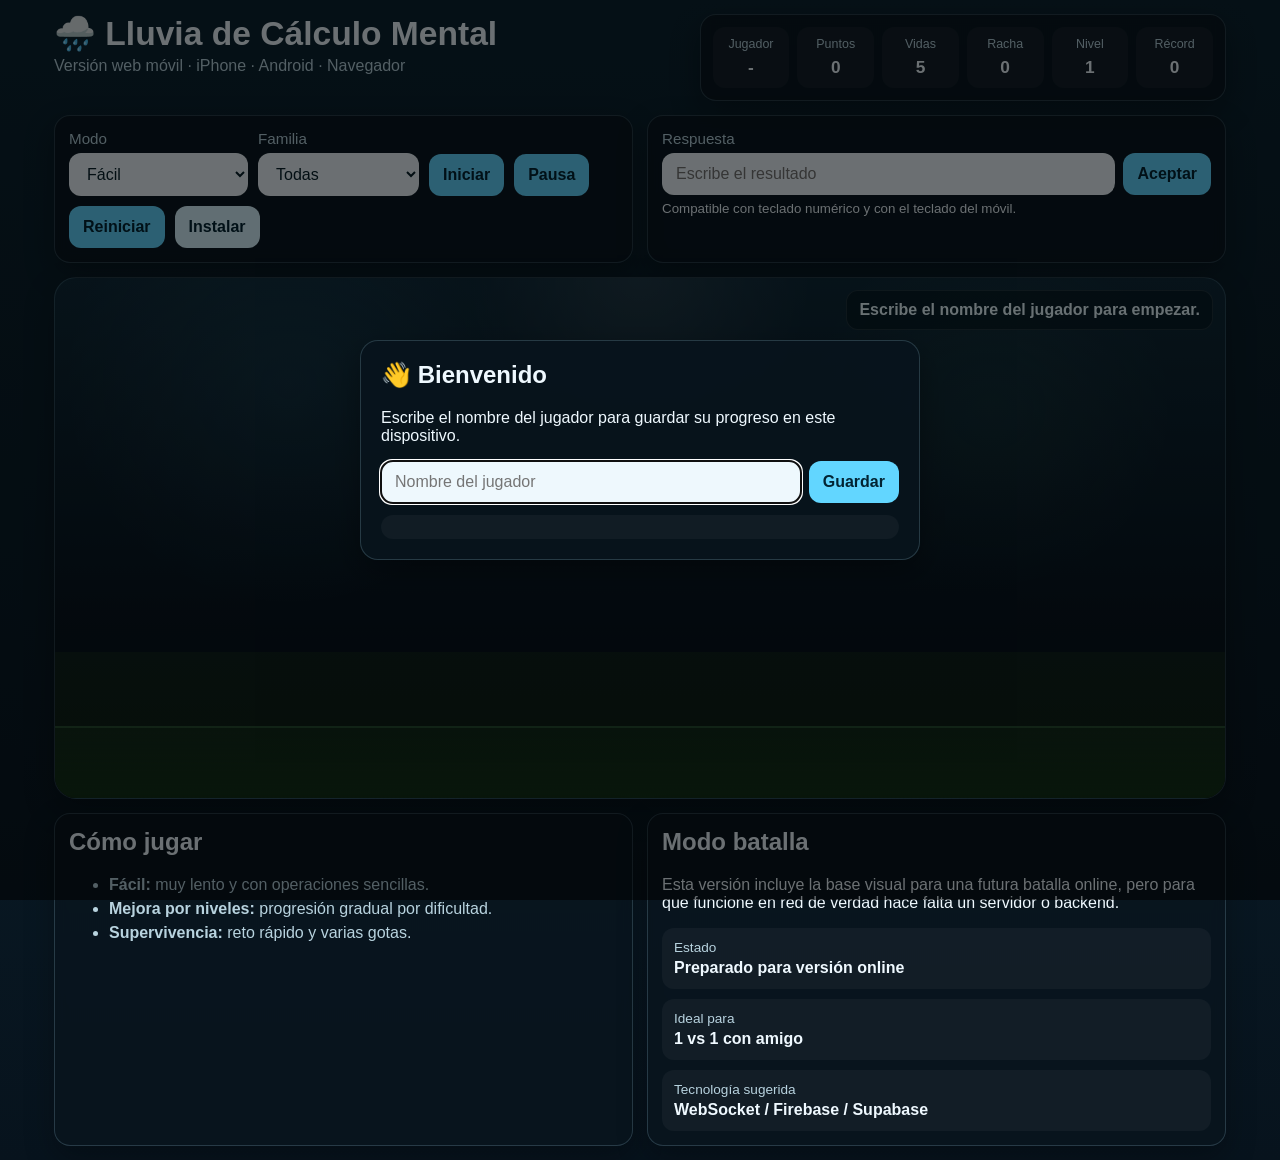
==== index.html @ e87df9bf "Add files via upload" ====
<!DOCTYPE html>
<html lang="es">
<head>
  <meta charset="UTF-8" />
  <meta name="viewport" content="width=device-width, initial-scale=1.0, viewport-fit=cover" />
  <meta name="theme-color" content="#0c2431" />
  <title>Lluvia de Cálculo Mental Web</title>
  <link rel="manifest" href="manifest.webmanifest" />
  <link rel="icon" href="icons/icon-192.png" />
  <link rel="apple-touch-icon" href="icons/icon-192.png" />
  <link rel="stylesheet" href="style.css" />
</head>
<body>
  <div id="app">
    <header class="topbar">
      <div class="brand">
        <h1>🌧️ Lluvia de Cálculo Mental</h1>
        <p>Versión web móvil · iPhone · Android · Navegador</p>
      </div>
      <div class="panel status">
        <div><span>Jugador</span><strong id="playerNameView">-</strong></div>
        <div><span>Puntos</span><strong id="score">0</strong></div>
        <div><span>Vidas</span><strong id="lives">5</strong></div>
        <div><span>Racha</span><strong id="streak">0</strong></div>
        <div><span>Nivel</span><strong id="level">1</strong></div>
        <div><span>Récord</span><strong id="bestScore">0</strong></div>
      </div>
    </header>

    <section class="hud">
      <div class="panel controls">
        <label>
          Modo
          <select id="modeSelect">
            <option value="facil">Fácil</option>
            <option value="entrenamiento">Entrenamiento</option>
            <option value="niveles">Mejora por niveles</option>
            <option value="supervivencia">Supervivencia</option>
          </select>
        </label>

        <label>
          Familia
          <select id="familySelect">
            <option value="todas">Todas</option>
            <option value="multiplicaciones">Multiplicaciones</option>
            <option value="sumas">Sumas</option>
            <option value="restas">Restas</option>
            <option value="mixtas">Mixtas</option>
          </select>
        </label>

        <button id="startBtn">Iniciar</button>
        <button id="pauseBtn">Pausa</button>
        <button id="resetBtn">Reiniciar</button>
        <button id="installBtn" class="secondary">Instalar</button>
      </div>

      <div class="panel inputPanel">
        <label for="answerInput">Respuesta</label>
        <div class="answerRow">
          <input id="answerInput" type="text" inputmode="numeric" pattern="[0-9]*" enterkeyhint="done" placeholder="Escribe el resultado" autocomplete="off" />
          <button id="sendBtn">Aceptar</button>
        </div>
        <small>Compatible con teclado numérico y con el teclado del móvil.</small>
      </div>
    </section>

    <main id="gameArea">
      <div id="forestGlow"></div>
      <div id="ground"></div>
      <div id="message"></div>
    </main>

    <section class="bottomGrid">
      <section class="panel help">
        <h2>Cómo jugar</h2>
        <ul>
          <li><strong>Fácil:</strong> muy lento y con operaciones sencillas.</li>
          <li><strong>Mejora por niveles:</strong> progresión gradual por dificultad.</li>
          <li><strong>Supervivencia:</strong> reto rápido y varias gotas.</li>
        </ul>
      </section>

      <section class="panel battlePanel">
        <h2>Modo batalla</h2>
        <p>
          Esta versión incluye la base visual para una futura batalla online, pero
          para que funcione en red de verdad hace falta un servidor o backend.
        </p>
        <div class="battleGrid">
          <div>
            <span>Estado</span>
            <strong>Preparado para versión online</strong>
          </div>
          <div>
            <span>Ideal para</span>
            <strong>1 vs 1 con amigo</strong>
          </div>
          <div>
            <span>Tecnología sugerida</span>
            <strong>WebSocket / Firebase / Supabase</strong>
          </div>
        </div>
      </section>
    </section>
  </div>

  <div id="playerModal" class="modal visible">
    <div class="modalCard">
      <h2>👋 Bienvenido</h2>
      <p>Escribe el nombre del jugador para guardar su progreso en este dispositivo.</p>
      <div class="answerRow">
        <input id="playerNameInput" type="text" maxlength="24" placeholder="Nombre del jugador" autocomplete="off" />
        <button id="savePlayerBtn">Guardar</button>
      </div>
      <div id="playerHistory" class="playerHistory"></div>
    </div>
  </div>

  <script src="game.js"></script>
</body>
</html>
---- style.css ----
*{box-sizing:border-box} 
:root{
  --bg1:#07131d;--bg2:#0c2431;--panel:rgba(10,21,30,.78);--line:rgba(175,230,255,.18);
  --text:#eff9ff;--muted:#b8d3df;--accent:#62d6ff;--accent2:#8be4ff;--ok:#78f0b4;--shadow:0 12px 30px rgba(0,0,0,.28)
}
html,body{margin:0;padding:0;background:linear-gradient(180deg,var(--bg2),var(--bg1));color:var(--text);font-family:Arial,Helvetica,sans-serif}
body{min-height:100vh}
#app{max-width:1200px;margin:0 auto;padding:14px}
.topbar{display:grid;grid-template-columns:1.2fr 1fr;gap:14px}
.brand h1{margin:0 0 4px;font-size:clamp(1.5rem,3vw,2.1rem)}
.brand p{margin:0;color:var(--muted)}
.panel{background:var(--panel);border:1px solid var(--line);border-radius:16px;box-shadow:var(--shadow);backdrop-filter:blur(6px)}
.status{display:grid;grid-template-columns:repeat(6,1fr);gap:8px;padding:12px}
.status div{background:rgba(255,255,255,.04);border-radius:12px;padding:10px;text-align:center}
.status span{display:block;font-size:.78rem;color:var(--muted);margin-bottom:6px}
.status strong{font-size:1.08rem}
.hud,.bottomGrid{margin-top:14px;display:grid;grid-template-columns:1fr 1fr;gap:14px}
.controls,.inputPanel,.help,.battlePanel{padding:14px}
.controls{display:flex;gap:10px;flex-wrap:wrap;align-items:end}
.controls label,.inputPanel label{display:flex;flex-direction:column;gap:6px;color:var(--muted);font-size:.95rem}
select,input,button{border:none;border-radius:12px;padding:12px 14px;font-size:1rem}
select,input{background:#eef8fd;color:#06202b;min-width:150px}
button{background:var(--accent);color:#022433;font-weight:700;cursor:pointer}
button.secondary{background:#d8f5ff}
.answerRow{display:flex;gap:8px;margin:6px 0 4px}
.answerRow input{flex:1}
#gameArea{position:relative;margin-top:14px;height:58vh;min-height:420px;overflow:hidden;border-radius:22px;border:1px solid var(--line);
background:radial-gradient(circle at 20% 20%, rgba(98,214,255,.08), transparent 22%),radial-gradient(circle at 80% 25%, rgba(120,240,180,.06), transparent 18%),linear-gradient(180deg,#0f2a39 0%,#07131d 70%);box-shadow:var(--shadow)}
#forestGlow{position:absolute;inset:0;background:radial-gradient(circle at 50% 0%, rgba(255,255,255,.08), transparent 22%),linear-gradient(180deg, transparent 0%, transparent 72%, rgba(24,51,28,.45) 72%, rgba(16,35,18,.82) 100%);pointer-events:none}
#ground{position:absolute;left:0;right:0;bottom:0;height:72px;background:linear-gradient(180deg, rgba(25,68,35,.3), rgba(18,49,25,.95));border-top:2px solid rgba(164,255,195,.15)}
.drop{position:absolute;min-width:88px;padding:12px 14px;text-align:center;border-radius:18px 18px 24px 24px;background:linear-gradient(180deg, rgba(117,225,255,.96), rgba(74,175,223,.9));color:#01293c;font-weight:800;box-shadow:0 10px 22px rgba(56,180,230,.24);border:1px solid rgba(255,255,255,.35);user-select:none}
.drop.hit{background:linear-gradient(180deg, rgba(120,240,180,.95), rgba(72,185,128,.95))}
.drop.miss{background:linear-gradient(180deg, rgba(255,137,151,.95), rgba(210,85,98,.95))}
#message{position:absolute;top:12px;right:12px;max-width:420px;padding:10px 12px;border-radius:12px;background:rgba(2,20,29,.55);color:#e8faff;border:1px solid rgba(255,255,255,.1);font-weight:700}
.help h2,.battlePanel h2{margin-top:0}
.help li{margin:6px 0;color:var(--muted)}
.battleGrid{display:grid;grid-template-columns:1fr;gap:10px;margin-top:12px}
.battleGrid div{padding:12px;border-radius:12px;background:rgba(255,255,255,.04)}
.battleGrid span{display:block;color:var(--muted);font-size:.85rem;margin-bottom:4px}
.modal{position:fixed;inset:0;background:rgba(0,0,0,.55);display:none;align-items:center;justify-content:center;padding:16px}
.modal.visible{display:flex}
.modalCard{width:min(560px,100%);background:rgba(8,20,28,.97);border:1px solid var(--line);border-radius:18px;padding:20px;box-shadow:var(--shadow)}
.modalCard h2{margin-top:0}
.playerHistory{margin-top:12px;padding:12px;border-radius:12px;background:rgba(255,255,255,.04);color:var(--muted);line-height:1.5}
.playerHistory strong{color:var(--text)}
@media (max-width:900px){
  .topbar,.hud,.bottomGrid{grid-template-columns:1fr}
  .status{grid-template-columns:repeat(3,1fr)}
  #gameArea{height:52vh;min-height:360px}
  .controls{align-items:stretch}
  select,input,button{width:100%}
  .controls label{flex:1 1 100%}
}
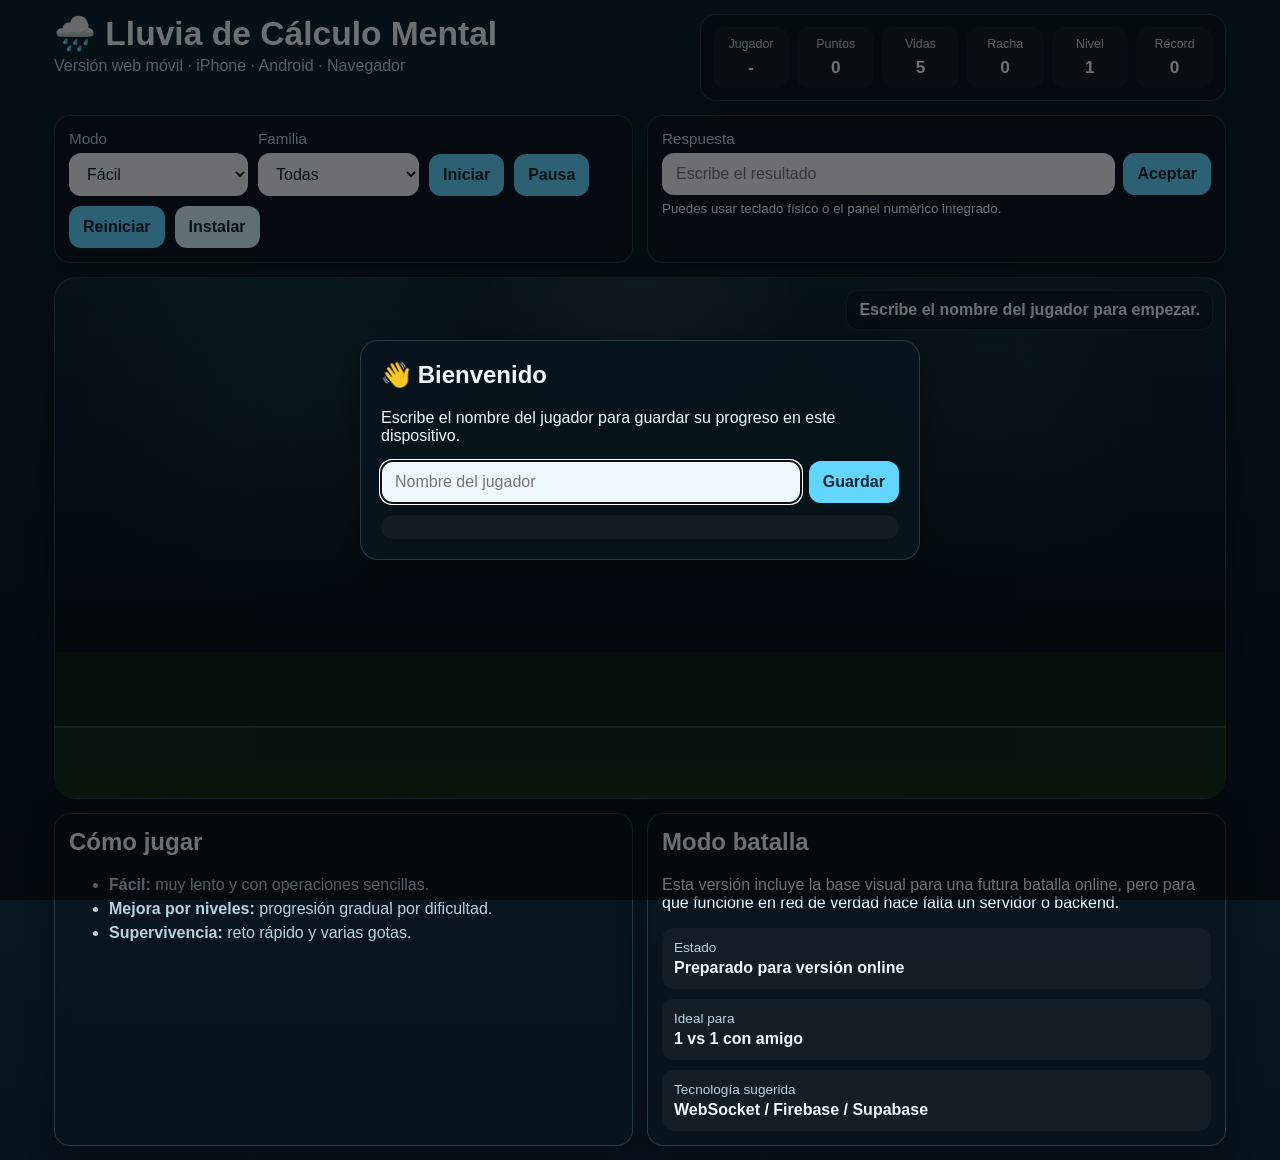
==== commit d6c68b45: "Add files via upload" ====
--- a/index.html
+++ b/index.html
@@ -62,7 +62,7 @@
           <input id="answerInput" type="text" inputmode="numeric" pattern="[0-9]*" enterkeyhint="done" placeholder="Escribe el resultado" autocomplete="off" />
           <button id="sendBtn">Aceptar</button>
         </div>
-        <small>Compatible con teclado numérico y con el teclado del móvil.</small>
+        <small>Puedes usar teclado físico o el panel numérico integrado.</small>
       </div>
     </section>
 
--- a/style.css
+++ b/style.css
@@ -51,3 +51,45 @@
   select,input,button{width:100%}
   .controls label{flex:1 1 100%}
 }
+
+
+.keypadPanel h2{
+  margin:0 0 12px;
+}
+.keypad{
+  display:grid;
+  grid-template-columns:repeat(3, minmax(72px, 1fr));
+  gap:10px;
+}
+.key{
+  min-height:64px;
+  font-size:1.35rem;
+  font-weight:800;
+  border-radius:16px;
+  background:linear-gradient(180deg, #eef8fd, #d7f0fb);
+  color:#06202b;
+  box-shadow:0 6px 14px rgba(0,0,0,.18);
+  touch-action:manipulation;
+  -webkit-tap-highlight-color: transparent;
+}
+.key:active{
+  transform:scale(0.98);
+}
+.key-secondary{
+  background:linear-gradient(180deg, #ffe7ea, #ffd5db);
+  color:#5c1320;
+}
+.key-ok{
+  background:linear-gradient(180deg, #a9f2cf, #7fe5ba);
+  color:#083824;
+}
+@media (max-width:900px){
+  .keypad{
+    grid-template-columns:repeat(3, 1fr);
+    gap:12px;
+  }
+  .key{
+    min-height:72px;
+    font-size:1.5rem;
+  }
+}
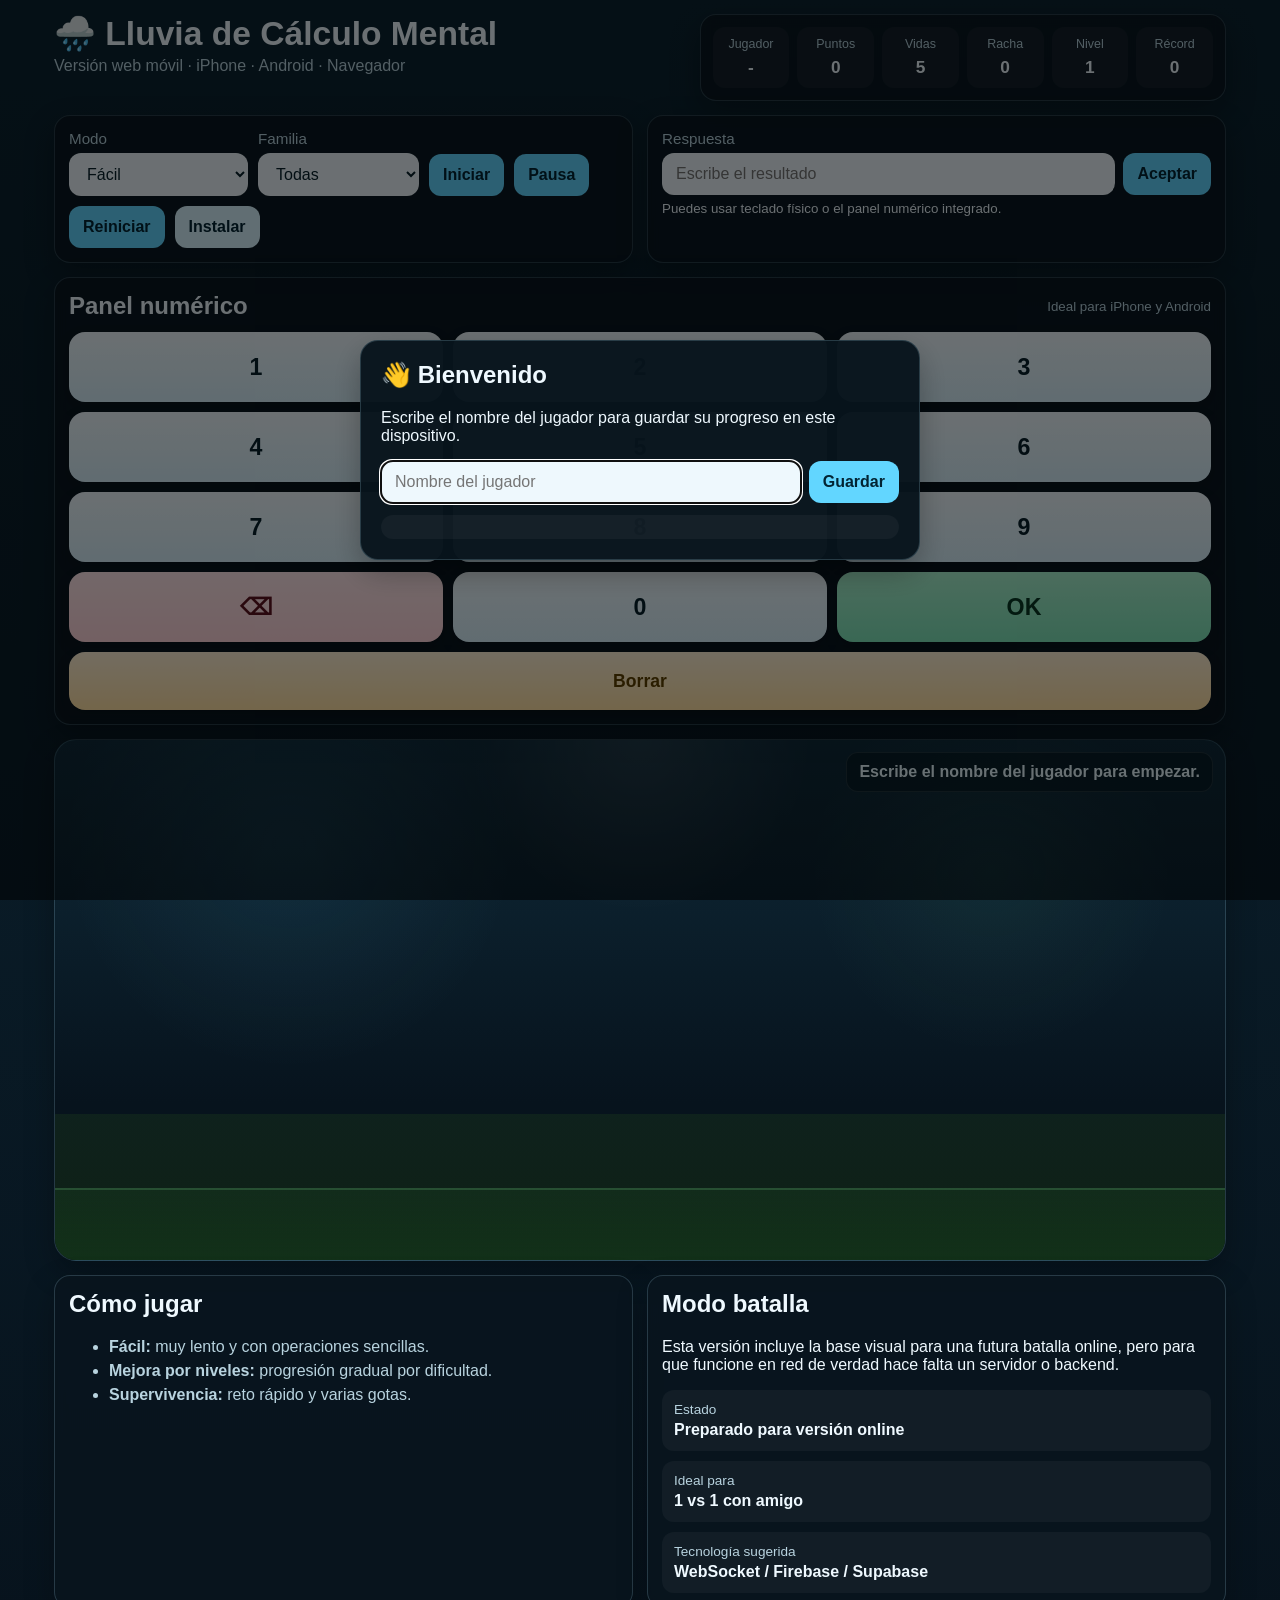
==== commit 1cb89d5a: "Add files via upload" ====
--- a/index.html
+++ b/index.html
@@ -66,6 +66,30 @@
       </div>
     </section>
 
+
+    <section class="panel keypadPanel">
+      <div class="keypadHeader">
+        <h2>Panel numérico</h2>
+        <small>Ideal para iPhone y Android</small>
+      </div>
+      <div id="keypad" class="keypad">
+        <button type="button" class="key" data-key="1">1</button>
+        <button type="button" class="key" data-key="2">2</button>
+        <button type="button" class="key" data-key="3">3</button>
+        <button type="button" class="key" data-key="4">4</button>
+        <button type="button" class="key" data-key="5">5</button>
+        <button type="button" class="key" data-key="6">6</button>
+        <button type="button" class="key" data-key="7">7</button>
+        <button type="button" class="key" data-key="8">8</button>
+        <button type="button" class="key" data-key="9">9</button>
+        <button type="button" class="key key-secondary" data-action="backspace">⌫</button>
+        <button type="button" class="key" data-key="0">0</button>
+        <button type="button" class="key key-ok" data-action="submit">OK</button>
+        <button type="button" class="key key-clear" data-action="clear">Borrar</button>
+      </div>
+    </section>
+
+
     <main id="gameArea">
       <div id="forestGlow"></div>
       <div id="ground"></div>
--- a/style.css
+++ b/style.css
@@ -53,17 +53,32 @@
 }
 
 
-.keypadPanel h2{
-  margin:0 0 12px;
+
+.keypadPanel{
+  margin-top:14px;
+  padding:14px;
+}
+.keypadHeader{
+  display:flex;
+  align-items:center;
+  justify-content:space-between;
+  gap:12px;
+  margin-bottom:12px;
+}
+.keypadHeader h2{
+  margin:0;
+}
+.keypadHeader small{
+  color:var(--muted);
 }
 .keypad{
   display:grid;
-  grid-template-columns:repeat(3, minmax(72px, 1fr));
+  grid-template-columns:repeat(3, minmax(90px, 1fr));
   gap:10px;
 }
 .key{
-  min-height:64px;
-  font-size:1.35rem;
+  min-height:70px;
+  font-size:1.45rem;
   font-weight:800;
   border-radius:16px;
   background:linear-gradient(180deg, #eef8fd, #d7f0fb);
@@ -83,13 +98,20 @@
   background:linear-gradient(180deg, #a9f2cf, #7fe5ba);
   color:#083824;
 }
+.key-clear{
+  grid-column:1 / -1;
+  min-height:58px;
+  font-size:1.1rem;
+  background:linear-gradient(180deg, #fff2d7, #ffe1a4);
+  color:#5d4100;
+}
 @media (max-width:900px){
   .keypad{
     grid-template-columns:repeat(3, 1fr);
     gap:12px;
   }
   .key{
-    min-height:72px;
-    font-size:1.5rem;
+    min-height:76px;
+    font-size:1.55rem;
   }
 }
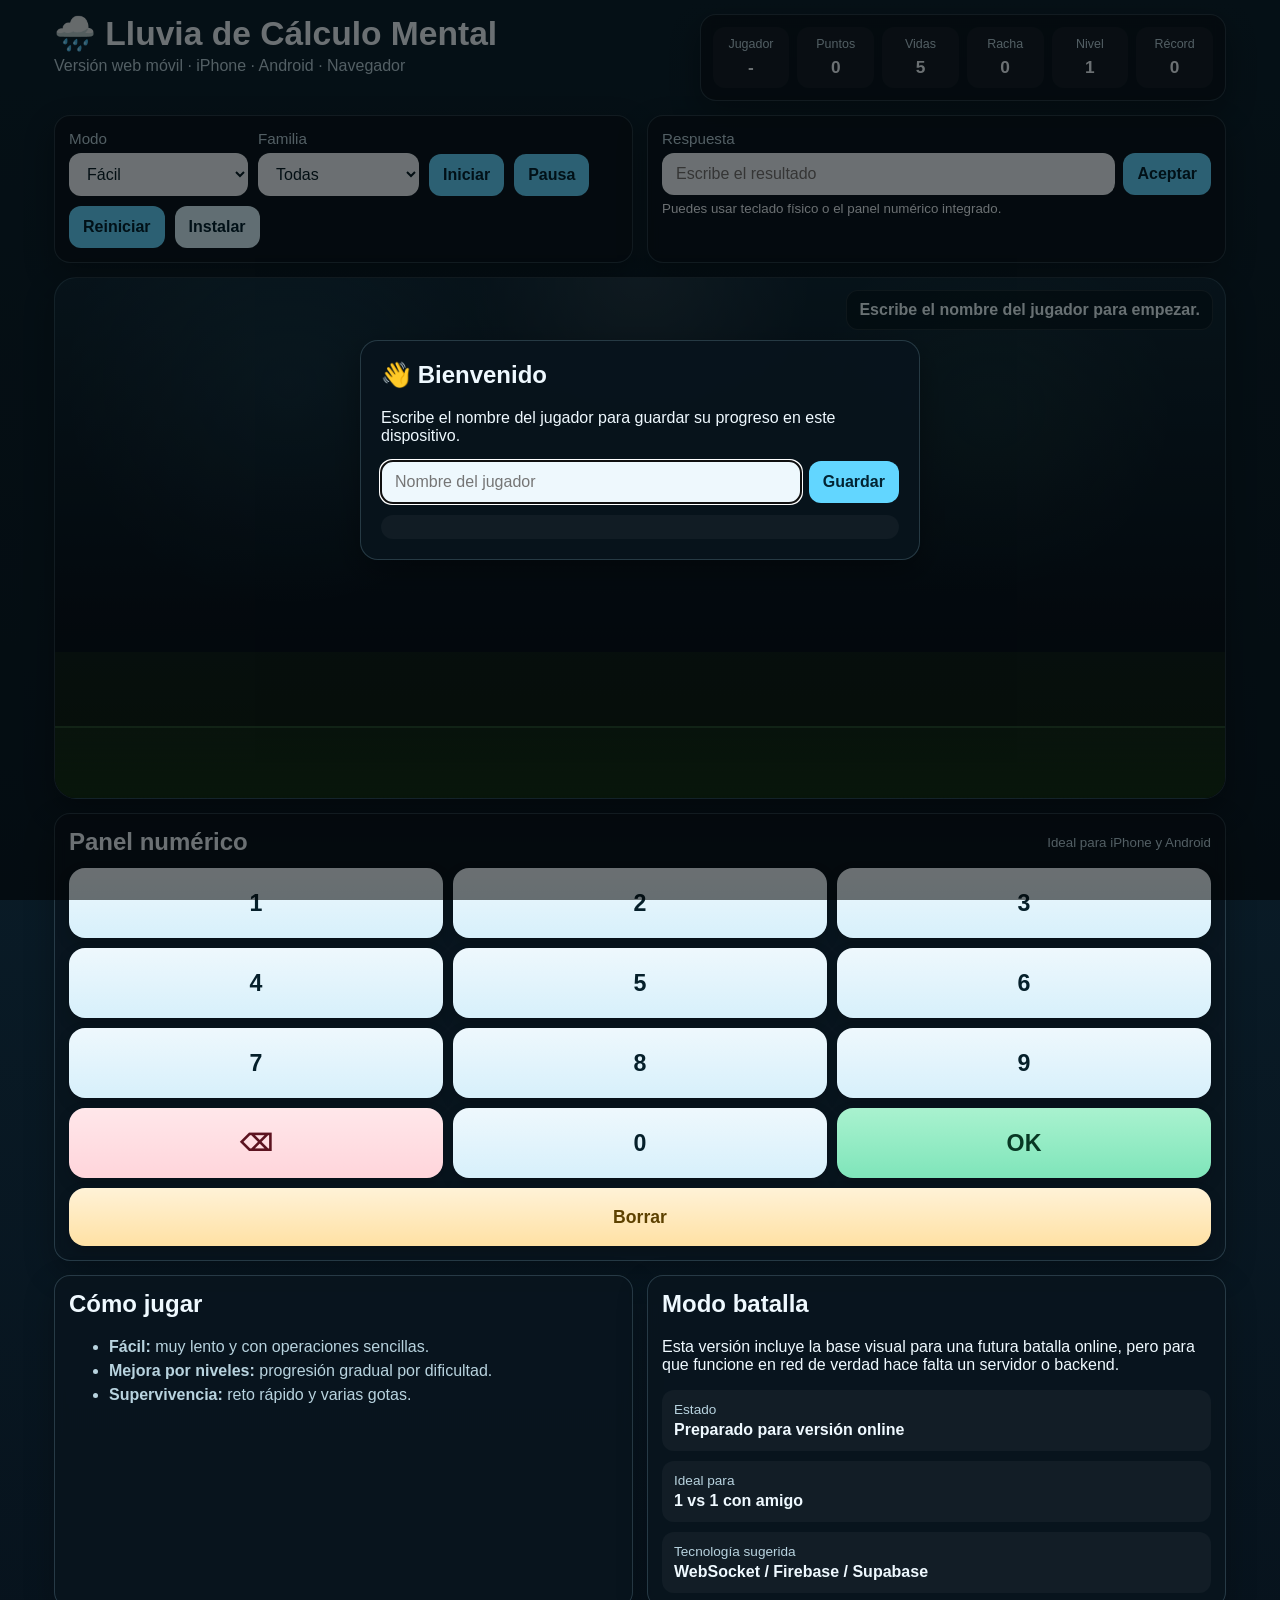
==== commit c004a47c: "Add files via upload" ====
--- a/index.html
+++ b/index.html
@@ -66,6 +66,12 @@
       </div>
     </section>
 
+    <main id="gameArea">
+      <div id="forestGlow"></div>
+      <div id="ground"></div>
+      <div id="message"></div>
+    </main>
+
 
     <section class="panel keypadPanel">
       <div class="keypadHeader">
@@ -89,12 +95,6 @@
       </div>
     </section>
 
-
-    <main id="gameArea">
-      <div id="forestGlow"></div>
-      <div id="ground"></div>
-      <div id="message"></div>
-    </main>
 
     <section class="bottomGrid">
       <section class="panel help">
--- a/style.css
+++ b/style.css
@@ -51,6 +51,7 @@
   select,input,button{width:100%}
   .controls label{flex:1 1 100%}
 }
+
 
 
 
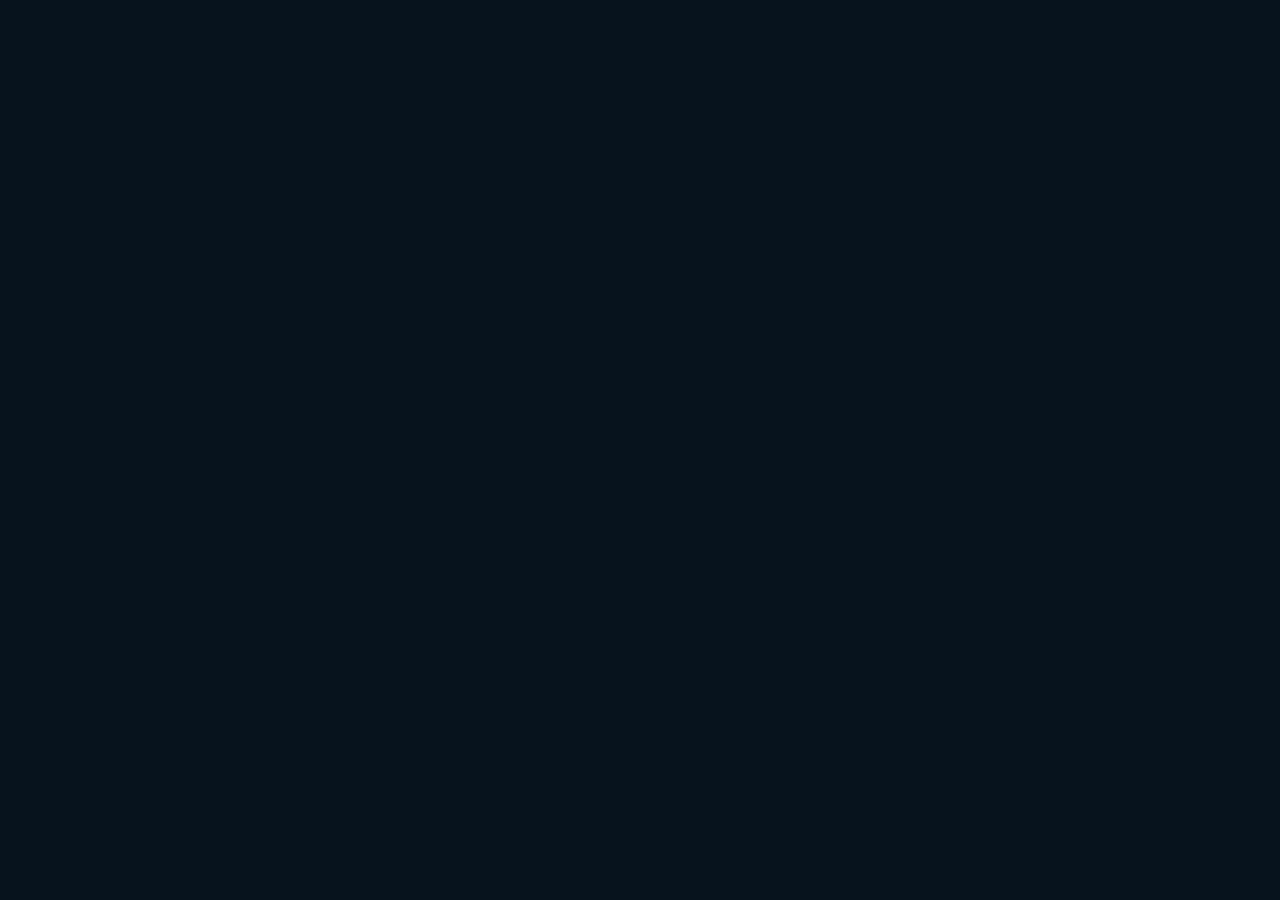
==== commit bebdebf8: "fix(web): ocultar keypad fuera del juego, layout compacto para iPhone Safari - GameScreen: solo mues" ====
--- a/index.html
+++ b/index.html
@@ -1,147 +1,51 @@
 <!DOCTYPE html>
 <html lang="es">
 <head>
-  <meta charset="UTF-8" />
-  <meta name="viewport" content="width=device-width, initial-scale=1.0, viewport-fit=cover" />
-  <meta name="theme-color" content="#0c2431" />
-  <title>Lluvia de Cálculo Mental Web</title>
-  <link rel="manifest" href="manifest.webmanifest" />
-  <link rel="icon" href="icons/icon-192.png" />
-  <link rel="apple-touch-icon" href="icons/icon-192.png" />
-  <link rel="stylesheet" href="style.css" />
+  <base href="/LLUVIA-CALCULO/">
+
+  <meta charset="UTF-8">
+  <meta content="IE=Edge" http-equiv="X-UA-Compatible">
+  <meta name="description" content="Lluvia de Cálculo Mental - Mejora tu cálculo mental jugando">
+  
+  <!-- Viewport for iOS Safari - full screen, safe area, no zoom -->
+  <meta name="viewport" content="width=device-width, initial-scale=1.0, maximum-scale=1.0, user-scalable=no, viewport-fit=cover">
+  
+  <!-- iOS Web App meta tags -->
+  <meta name="mobile-web-app-capable" content="yes">
+  <meta name="apple-mobile-web-app-capable" content="yes">
+  <meta name="apple-mobile-web-app-status-bar-style" content="black-translucent">
+  <meta name="apple-mobile-web-app-title" content="Lluvia Cálculo">
+  <meta name="theme-color" content="#07131D">
+  <link rel="apple-touch-icon" href="icons/Icon-192.png">
+
+  <!-- Favicon -->
+  <link rel="icon" type="image/png" href="favicon.png"/>
+
+  <title>Lluvia de Cálculo Mental</title>
+  <link rel="manifest" href="manifest.json">
+  
+  <style>
+    /* Prevent text selection and callout on iOS */
+    * {
+      -webkit-touch-callout: none;
+      -webkit-user-select: none;
+      user-select: none;
+      -webkit-tap-highlight-color: transparent;
+    }
+    html, body {
+      margin: 0;
+      padding: 0;
+      height: 100%;
+      width: 100%;
+      background-color: #07131D;
+      /* Allow scroll on menu screens, Flutter handles its own layout */
+      overflow: auto;
+      -webkit-overflow-scrolling: touch;
+    }
+    /* Safe area padding handled by Flutter's SafeArea widget */
+  </style>
 </head>
 <body>
-  <div id="app">
-    <header class="topbar">
-      <div class="brand">
-        <h1>🌧️ Lluvia de Cálculo Mental</h1>
-        <p>Versión web móvil · iPhone · Android · Navegador</p>
-      </div>
-      <div class="panel status">
-        <div><span>Jugador</span><strong id="playerNameView">-</strong></div>
-        <div><span>Puntos</span><strong id="score">0</strong></div>
-        <div><span>Vidas</span><strong id="lives">5</strong></div>
-        <div><span>Racha</span><strong id="streak">0</strong></div>
-        <div><span>Nivel</span><strong id="level">1</strong></div>
-        <div><span>Récord</span><strong id="bestScore">0</strong></div>
-      </div>
-    </header>
-
-    <section class="hud">
-      <div class="panel controls">
-        <label>
-          Modo
-          <select id="modeSelect">
-            <option value="facil">Fácil</option>
-            <option value="entrenamiento">Entrenamiento</option>
-            <option value="niveles">Mejora por niveles</option>
-            <option value="supervivencia">Supervivencia</option>
-          </select>
-        </label>
-
-        <label>
-          Familia
-          <select id="familySelect">
-            <option value="todas">Todas</option>
-            <option value="multiplicaciones">Multiplicaciones</option>
-            <option value="sumas">Sumas</option>
-            <option value="restas">Restas</option>
-            <option value="mixtas">Mixtas</option>
-          </select>
-        </label>
-
-        <button id="startBtn">Iniciar</button>
-        <button id="pauseBtn">Pausa</button>
-        <button id="resetBtn">Reiniciar</button>
-        <button id="installBtn" class="secondary">Instalar</button>
-      </div>
-
-      <div class="panel inputPanel">
-        <label for="answerInput">Respuesta</label>
-        <div class="answerRow">
-          <input id="answerInput" type="text" inputmode="numeric" pattern="[0-9]*" enterkeyhint="done" placeholder="Escribe el resultado" autocomplete="off" />
-          <button id="sendBtn">Aceptar</button>
-        </div>
-        <small>Puedes usar teclado físico o el panel numérico integrado.</small>
-      </div>
-    </section>
-
-    <main id="gameArea">
-      <div id="forestGlow"></div>
-      <div id="ground"></div>
-      <div id="message"></div>
-    </main>
-
-
-    <section class="panel keypadPanel">
-      <div class="keypadHeader">
-        <h2>Panel numérico</h2>
-        <small>Ideal para iPhone y Android</small>
-      </div>
-      <div id="keypad" class="keypad">
-        <button type="button" class="key" data-key="1">1</button>
-        <button type="button" class="key" data-key="2">2</button>
-        <button type="button" class="key" data-key="3">3</button>
-        <button type="button" class="key" data-key="4">4</button>
-        <button type="button" class="key" data-key="5">5</button>
-        <button type="button" class="key" data-key="6">6</button>
-        <button type="button" class="key" data-key="7">7</button>
-        <button type="button" class="key" data-key="8">8</button>
-        <button type="button" class="key" data-key="9">9</button>
-        <button type="button" class="key key-secondary" data-action="backspace">⌫</button>
-        <button type="button" class="key" data-key="0">0</button>
-        <button type="button" class="key key-ok" data-action="submit">OK</button>
-        <button type="button" class="key key-clear" data-action="clear">Borrar</button>
-      </div>
-    </section>
-
-
-    <section class="bottomGrid">
-      <section class="panel help">
-        <h2>Cómo jugar</h2>
-        <ul>
-          <li><strong>Fácil:</strong> muy lento y con operaciones sencillas.</li>
-          <li><strong>Mejora por niveles:</strong> progresión gradual por dificultad.</li>
-          <li><strong>Supervivencia:</strong> reto rápido y varias gotas.</li>
-        </ul>
-      </section>
-
-      <section class="panel battlePanel">
-        <h2>Modo batalla</h2>
-        <p>
-          Esta versión incluye la base visual para una futura batalla online, pero
-          para que funcione en red de verdad hace falta un servidor o backend.
-        </p>
-        <div class="battleGrid">
-          <div>
-            <span>Estado</span>
-            <strong>Preparado para versión online</strong>
-          </div>
-          <div>
-            <span>Ideal para</span>
-            <strong>1 vs 1 con amigo</strong>
-          </div>
-          <div>
-            <span>Tecnología sugerida</span>
-            <strong>WebSocket / Firebase / Supabase</strong>
-          </div>
-        </div>
-      </section>
-    </section>
-  </div>
-
-  <div id="playerModal" class="modal visible">
-    <div class="modalCard">
-      <h2>👋 Bienvenido</h2>
-      <p>Escribe el nombre del jugador para guardar su progreso en este dispositivo.</p>
-      <div class="answerRow">
-        <input id="playerNameInput" type="text" maxlength="24" placeholder="Nombre del jugador" autocomplete="off" />
-        <button id="savePlayerBtn">Guardar</button>
-      </div>
-      <div id="playerHistory" class="playerHistory"></div>
-    </div>
-  </div>
-
-  <script src="game.js"></script>
+  <script src="flutter_bootstrap.js" async></script>
 </body>
 </html>
